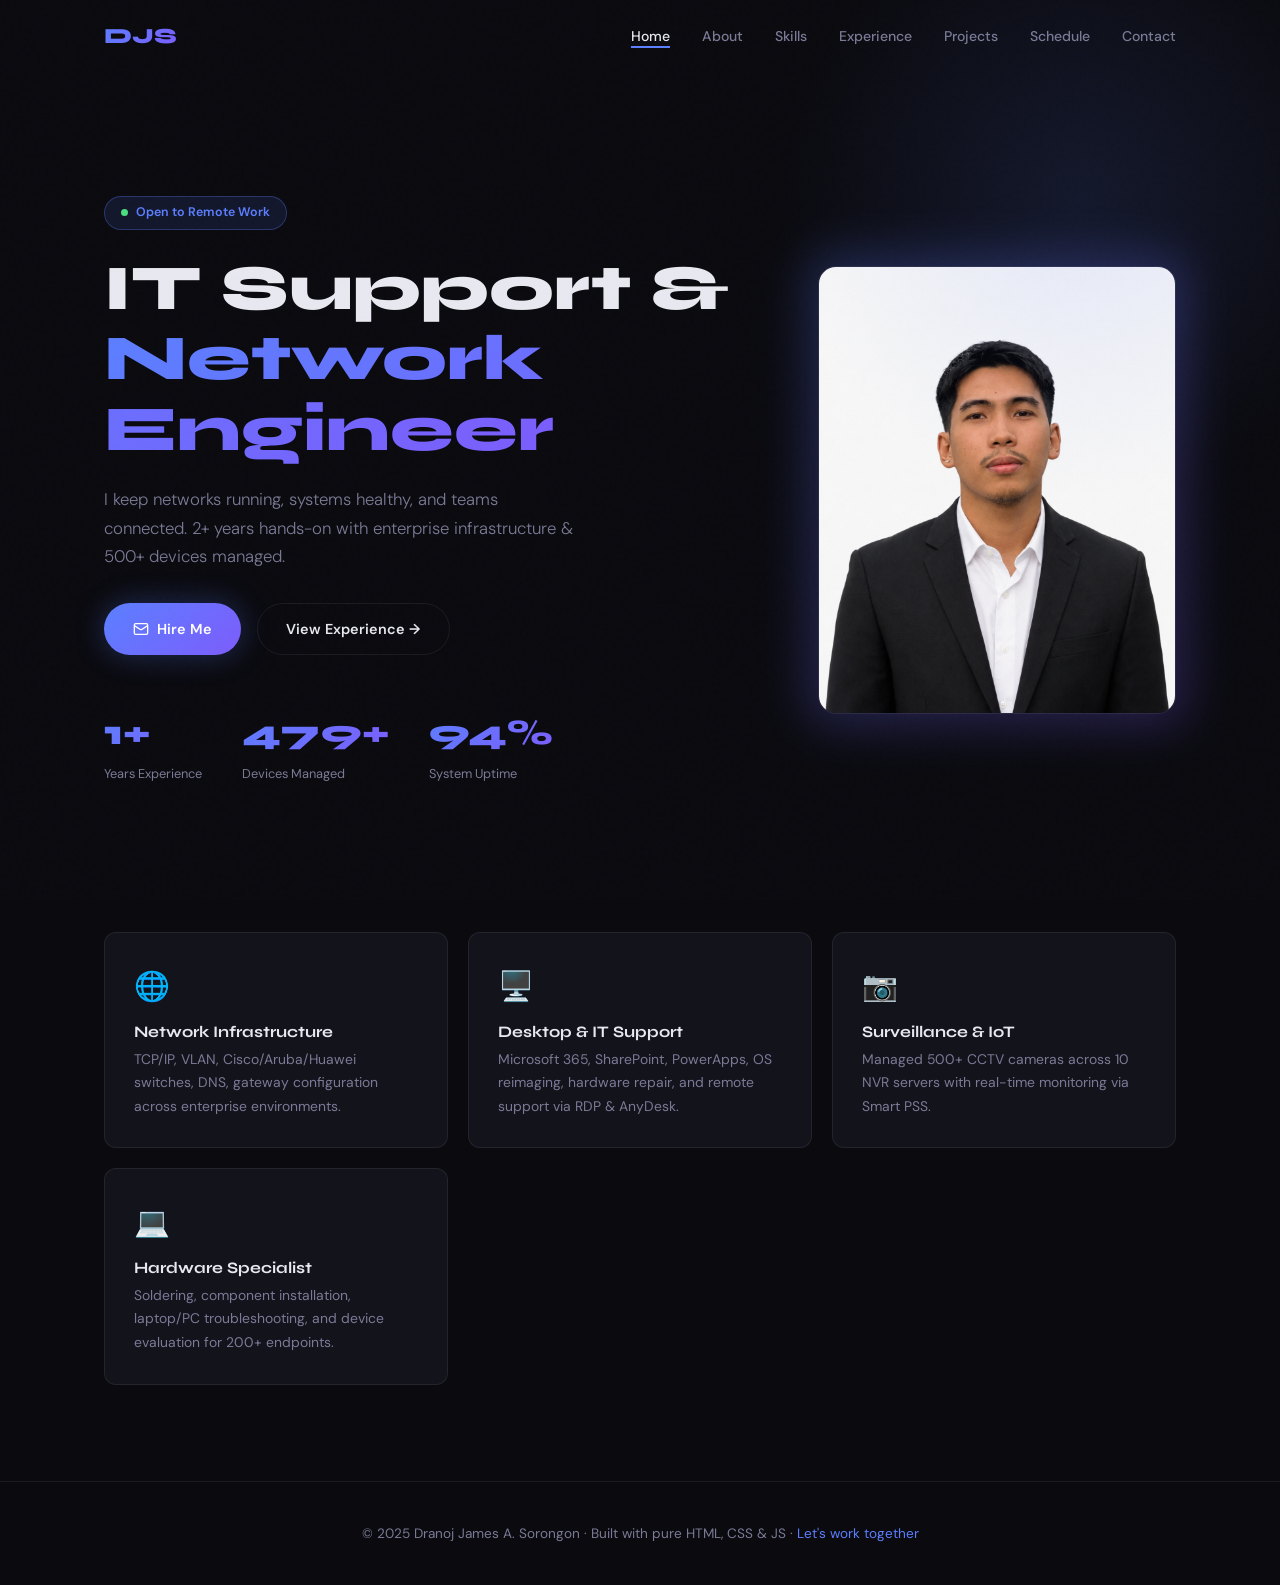
==== index.html @ 6e6d4af2 "ANOTHER TEST FOR GITHUB PR APPROVAL" ====
<!DOCTYPE html>

 <!--ANOTHER TEST FOR GITHUB PR APPROVAL-->
<html lang="en">
<head>
  <meta charset="UTF-8" />
  <meta name="viewport" content="width=device-width, initial-scale=1.0" />
  <meta name="description" content="Dranoj James A. Sorongon — IT Support Specialist & Network Engineer based in the Philippines. Open to remote opportunities." />
  <title>Dranoj Sorongon — IT Support & Network Engineer</title>
  <link rel="stylesheet" href="css/style.css" />
</head>
<body>

  <!-- ========================================================
       NAVIGATION
       ======================================================== -->
  <nav class="navbar">
    <div class="container nav-inner">
      <a href="index.html" class="nav-logo">DJS</a>

      <ul class="nav-links">
        <li><a href="index.html"      class="active">Home</a></li>
        <li><a href="about.html">About</a></li>
        <li><a href="skills.html">Skills</a></li>
        <li><a href="experience.html">Experience</a></li>
        <li><a href="projects.html">Projects</a></li>
        <li><a href="schedule.html">Schedule</a></li>
        <li><a href="contact.html">Contact</a></li>
      </ul>

      <button class="hamburger" aria-label="Toggle menu">
        <span></span><span></span><span></span>
      </button>
    </div>
  </nav>

  <!-- Mobile full-screen menu -->
  <div class="mobile-menu">
    <a href="index.html">Home</a>
    <a href="about.html">About</a>
    <a href="skills.html">Skills</a>
    <a href="experience.html">Experience</a>
    <a href="projects.html">Projects</a>
    <a href="schedule.html">Schedule</a>
    <a href="contact.html">Contact</a>
  </div>

  <!-- ========================================================
       HERO SECTION
       ======================================================== -->
  <section class="hero">
    <div class="container">
      <div class="hero-grid">

        <!-- LEFT — Text content -->
        <div class="hero-text">

          <!-- "Open to work" badge -->
          <div class="hero-badge fade-up">
            <span class="dot"></span>
            Open to Remote Work
          </div>

          <!-- Headline — Short & High Impact -->
          <h1 class="hero-title fade-up">
            IT Support &amp;<br>
            <span class="highlight">Network Engineer</span>
          </h1>

          <p class="hero-subtitle fade-up">
            I keep networks running, systems healthy, and teams connected.
            2+ years hands-on with enterprise infrastructure &amp; 500+ devices managed.
          </p>

          <div class="hero-cta fade-up">
            <a href="contact.html" class="btn-primary">
              <!-- envelope icon -->
              <svg width="16" height="16" viewBox="0 0 24 24" fill="none" stroke="currentColor" stroke-width="2"><rect x="2" y="4" width="20" height="16" rx="2"/><path d="m22 7-8.97 5.7a1.94 1.94 0 0 1-2.06 0L2 7"/></svg>
              Hire Me
            </a>
            <a href="experience.html" class="btn-secondary">View Experience →</a>
          </div>

          <!-- Stats / Metrics -->
          <div class="hero-stats fade-up">
            <div class="stat-item">
              <div class="stat-num">
                <span data-count="2">0</span>+
              </div>
              <div class="stat-label">Years Experience</div>
            </div>
            <div class="stat-item">
              <div class="stat-num">
                <span data-count="500">0</span>+
              </div>
              <div class="stat-label">Devices Managed</div>
            </div>
            <div class="stat-item">
              <div class="stat-num">
                <span data-count="98">0</span>%
              </div>
              <div class="stat-label">System Uptime</div>
            </div>
          </div>

        </div><!-- /hero-text -->

        <!-- RIGHT — Profile image -->
        <div class="hero-image-wrap fade-up">
          <!--
            IMAGE INSTRUCTIONS:
            1. Name your photo "profile.jpg"
            2. Place it in /portfolio/images/profile.jpg
            3. The <img> below will show it automatically

            If the file is missing, the placeholder is shown instead.
            The image is set to fill ~30% of the page width via the
            grid layout (0.55fr column) — do NOT change the grid.
          -->
          <img
            src="images/profile.png"
            alt="Dranoj James A. Sorongon"
            class="hero-img"
            onerror="this.style.display='none'; document.getElementById('heroPlaceholder').style.display='flex';"
          />
          <div id="heroPlaceholder" class="hero-img-placeholder" style="display:none;">
            <svg xmlns="http://www.w3.org/2000/svg" viewBox="0 0 24 24" fill="none" stroke="currentColor" stroke-width="1.5"><circle cx="12" cy="8" r="4"/><path d="M4 20c0-4 3.6-7 8-7s8 3 8 7"/></svg>
            <span>Add profile.jpg<br>to /images/</span>
          </div>
        </div>

      </div>
    </div>
  </section>

  <!-- ========================================================
       QUICK HIGHLIGHTS
       ======================================================== -->
  <section class="section" style="padding-top:2rem;">
    <div class="container">
      <div style="display:grid; grid-template-columns:repeat(auto-fill,minmax(260px,1fr)); gap:1.25rem;">

        <div class="card fade-up">
          <div style="font-size:1.8rem; margin-bottom:0.75rem;">🌐</div>
          <h3 style="font-family:var(--font-head);font-size:1rem;font-weight:700;margin-bottom:0.4rem;">Network Infrastructure</h3>
          <p style="font-size:0.87rem;color:var(--text-mute);">TCP/IP, VLAN, Cisco/Aruba/Huawei switches, DNS, gateway configuration across enterprise environments.</p>
        </div>

        <div class="card fade-up">
          <div style="font-size:1.8rem; margin-bottom:0.75rem;">🖥️</div>
          <h3 style="font-family:var(--font-head);font-size:1rem;font-weight:700;margin-bottom:0.4rem;">Desktop &amp; IT Support</h3>
          <p style="font-size:0.87rem;color:var(--text-mute);">Microsoft 365, SharePoint, PowerApps, OS reimaging, hardware repair, and remote support via RDP &amp; AnyDesk.</p>
        </div>

        <div class="card fade-up">
          <div style="font-size:1.8rem; margin-bottom:0.75rem;">📷</div>
          <h3 style="font-family:var(--font-head);font-size:1rem;font-weight:700;margin-bottom:0.4rem;">Surveillance &amp; IoT</h3>
          <p style="font-size:0.87rem;color:var(--text-mute);">Managed 500+ CCTV cameras across 10 NVR servers with real-time monitoring via Smart PSS.</p>
        </div>

        <div class="card fade-up">
          <div style="font-size:1.8rem; margin-bottom:0.75rem;">💻</div>
          <h3 style="font-family:var(--font-head);font-size:1rem;font-weight:700;margin-bottom:0.4rem;">Hardware Specialist</h3>
          <p style="font-size:0.87rem;color:var(--text-mute);">Soldering, component installation, laptop/PC troubleshooting, and device evaluation for 200+ endpoints.</p>
        </div>

      </div>
    </div>
  </section>

  <!-- ========================================================
       FOOTER
       ======================================================== -->
  <footer>
    <div class="container">
      <p>© 2025 Dranoj James A. Sorongon · Built with pure HTML, CSS &amp; JS ·
        <a href="contact.html">Let's work together</a>
      </p>
    </div>
  </footer>

  <script src="js/script.js"></script>
</body>
</html>
---- css/style.css ----
/* ============================================================
   style.css — Dranoj James A. Sorongon Portfolio
   Location: /portfolio/css/style.css
   ============================================================ */

/* ---------- Google Fonts Import ---------- */
@import url('https://fonts.googleapis.com/css2?family=Syne:wght@400;600;700;800&family=DM+Sans:ital,wght@0,300;0,400;0,500;1,300&display=swap');

/* ---------- CSS Custom Properties ---------- */
:root {
  --bg:        #0a0a0f;
  --bg2:       #111118;
  --bg3:       #16161f;
  --border:    #ffffff12;
  --accent:    #5b7fff;
  --accent2:   #7c5cfc;
  --text:      #e8e8f0;
  --text-mute: #7a7a96;
  --card:      #13131c;
  --radius:    12px;
  --font-head: 'Syne', sans-serif;
  --font-body: 'DM Sans', sans-serif;
  --transition: 0.3s cubic-bezier(0.4, 0, 0.2, 1);
}

/* ---------- Reset & Base ---------- */
*, *::before, *::after { box-sizing: border-box; margin: 0; padding: 0; }

html { scroll-behavior: smooth; font-size: 16px; }

body {
  font-family: var(--font-body);
  background: var(--bg);
  color: var(--text);
  line-height: 1.7;
  overflow-x: hidden;
}

img { max-width: 100%; display: block; }
a  { color: inherit; text-decoration: none; }
ul { list-style: none; }

/* ---------- Typography ---------- */
h1, h2, h3, h4 { font-family: var(--font-head); line-height: 1.15; }

.section-label {
  font-size: 0.72rem;
  letter-spacing: 0.2em;
  text-transform: uppercase;
  color: var(--accent);
  font-weight: 600;
  margin-bottom: 0.5rem;
}

/* ---------- Layout Helpers ---------- */
.container { max-width: 1120px; margin: 0 auto; padding: 0 1.5rem; }
.section    { padding: 6rem 0; }
.section-title {
  font-size: clamp(2rem, 4vw, 2.8rem);
  font-weight: 800;
  margin-bottom: 3rem;
}

/* ---------- Grain Overlay ---------- */
body::before {
  content: '';
  position: fixed;
  inset: 0;
  background-image: url("data:image/svg+xml,%3Csvg viewBox='0 0 256 256' xmlns='http://www.w3.org/2000/svg'%3E%3Cfilter id='noise'%3E%3CfeTurbulence type='fractalNoise' baseFrequency='0.9' numOctaves='4' stitchTiles='stitch'/%3E%3C/filter%3E%3Crect width='100%25' height='100%25' filter='url(%23noise)' opacity='0.04'/%3E%3C/svg%3E");
  pointer-events: none;
  z-index: 9999;
  opacity: 0.4;
}

/* ============================================================
   NAVIGATION
   ============================================================ */
.navbar {
  position: fixed;
  top: 0;
  left: 0;
  right: 0;
  z-index: 1000;
  padding: 1.1rem 0;
  transition: background var(--transition), border-color var(--transition);
  border-bottom: 1px solid transparent;
}

.navbar.scrolled {
  background: rgba(10, 10, 15, 0.92);
  backdrop-filter: blur(16px);
  border-color: var(--border);
}

.nav-inner {
  display: flex;
  align-items: center;
  justify-content: space-between;
}

.nav-logo {
  font-family: var(--font-head);
  font-size: 1.35rem;
  font-weight: 800;
  background: linear-gradient(135deg, var(--accent), var(--accent2));
  -webkit-background-clip: text;
  -webkit-text-fill-color: transparent;
  background-clip: text;
}

.nav-links {
  display: flex;
  gap: 2rem;
  align-items: center;
}

.nav-links a {
  font-size: 0.88rem;
  font-weight: 500;
  color: var(--text-mute);
  transition: color var(--transition);
  position: relative;
}

.nav-links a::after {
  content: '';
  position: absolute;
  bottom: -3px;
  left: 0;
  width: 0;
  height: 2px;
  background: var(--accent);
  transition: width var(--transition);
}

.nav-links a:hover,
.nav-links a.active { color: var(--text); }

.nav-links a:hover::after,
.nav-links a.active::after { width: 100%; }

/* Hamburger */
.hamburger {
  display: none;
  flex-direction: column;
  gap: 5px;
  cursor: pointer;
  background: none;
  border: none;
  padding: 4px;
}

.hamburger span {
  width: 24px;
  height: 2px;
  background: var(--text);
  border-radius: 2px;
  transition: transform var(--transition), opacity var(--transition);
}

.hamburger.open span:nth-child(1) { transform: translateY(7px) rotate(45deg); }
.hamburger.open span:nth-child(2) { opacity: 0; }
.hamburger.open span:nth-child(3) { transform: translateY(-7px) rotate(-45deg); }

/* Mobile Menu */
.mobile-menu {
  display: none;
  position: fixed;
  top: 0;
  left: 0;
  right: 0;
  bottom: 0;
  background: var(--bg);
  z-index: 999;
  flex-direction: column;
  align-items: center;
  justify-content: center;
  gap: 2rem;
  opacity: 0;
  pointer-events: none;
  transition: opacity var(--transition);
}

.mobile-menu.open {
  display: flex;
  opacity: 1;
  pointer-events: all;
}

.mobile-menu a {
  font-family: var(--font-head);
  font-size: 2rem;
  font-weight: 800;
  color: var(--text-mute);
  transition: color var(--transition);
}

.mobile-menu a:hover { color: var(--accent); }

/* ============================================================
   HERO / HOME
   ============================================================ */
.hero {
  min-height: 100vh;
  display: flex;
  align-items: center;
  padding-top: 5rem;
  position: relative;
  overflow: hidden;
}

/* Background glow blobs */
.hero::after {
  content: '';
  position: absolute;
  width: 600px;
  height: 600px;
  background: radial-gradient(circle, rgba(91,127,255,0.12) 0%, transparent 70%);
  top: -100px;
  right: -100px;
  pointer-events: none;
  border-radius: 50%;
}

.hero-grid {
  display: grid;
  grid-template-columns: 1fr 0.55fr;
  gap: 4rem;
  align-items: center;
  width: 100%;
}

/* Text side */
.hero-badge {
  display: inline-flex;
  align-items: center;
  gap: 0.5rem;
  background: rgba(91,127,255,0.12);
  border: 1px solid rgba(91,127,255,0.3);
  border-radius: 100px;
  padding: 0.35rem 1rem;
  font-size: 0.78rem;
  color: var(--accent);
  font-weight: 600;
  margin-bottom: 1.5rem;
}

.hero-badge .dot {
  width: 7px;
  height: 7px;
  background: #4ade80;
  border-radius: 50%;
  animation: pulse-dot 2s infinite;
}

@keyframes pulse-dot {
  0%, 100% { opacity: 1; transform: scale(1); }
  50%       { opacity: 0.5; transform: scale(1.3); }
}

.hero-title {
  font-size: clamp(2.5rem, 5.5vw, 4rem);
  font-weight: 800;
  line-height: 1.1;
  margin-bottom: 1.25rem;
}

.hero-title .highlight {
  background: linear-gradient(135deg, var(--accent), var(--accent2));
  -webkit-background-clip: text;
  -webkit-text-fill-color: transparent;
  background-clip: text;
}

.hero-subtitle {
  font-size: 1.05rem;
  color: var(--text-mute);
  max-width: 480px;
  margin-bottom: 2rem;
  font-weight: 300;
}

.hero-cta {
  display: flex;
  gap: 1rem;
  flex-wrap: wrap;
  margin-bottom: 3rem;
}

/* Buttons */
.btn-primary {
  display: inline-flex;
  align-items: center;
  gap: 0.5rem;
  background: linear-gradient(135deg, var(--accent), var(--accent2));
  color: #fff;
  padding: 0.8rem 1.8rem;
  border-radius: 100px;
  font-weight: 600;
  font-size: 0.9rem;
  transition: opacity var(--transition), transform var(--transition), box-shadow var(--transition);
  box-shadow: 0 0 30px rgba(91,127,255,0.3);
}

.btn-primary:hover {
  opacity: 0.9;
  transform: translateY(-2px);
  box-shadow: 0 8px 30px rgba(91,127,255,0.45);
}

.btn-secondary {
  display: inline-flex;
  align-items: center;
  gap: 0.5rem;
  background: transparent;
  color: var(--text);
  padding: 0.8rem 1.8rem;
  border-radius: 100px;
  border: 1px solid var(--border);
  font-weight: 600;
  font-size: 0.9rem;
  transition: border-color var(--transition), transform var(--transition);
}

.btn-secondary:hover {
  border-color: var(--accent);
  transform: translateY(-2px);
}

/* Stats row */
.hero-stats {
  display: flex;
  gap: 2.5rem;
  flex-wrap: wrap;
}

.stat-item { }
.stat-num {
  font-family: var(--font-head);
  font-size: 2.2rem;
  font-weight: 800;
  background: linear-gradient(135deg, var(--accent), var(--accent2));
  -webkit-background-clip: text;
  -webkit-text-fill-color: transparent;
  background-clip: text;
}

.stat-label {
  font-size: 0.8rem;
  color: var(--text-mute);
  font-weight: 400;
}

/* Image side */
.hero-image-wrap {
  position: relative;
}

.hero-image-wrap::before {
  content: '';
  position: absolute;
  inset: -12px;
  background: linear-gradient(135deg, var(--accent), var(--accent2));
  border-radius: calc(var(--radius) * 2);
  z-index: 0;
  opacity: 0.25;
  filter: blur(24px);
}

.hero-img {
  width: 100%;
  aspect-ratio: 4/5;
  object-fit: cover;
  border-radius: calc(var(--radius) * 1.5);
  border: 1px solid var(--border);
  position: relative;
  z-index: 1;
}

/* Placeholder if no image */
.hero-img-placeholder {
  width: 100%;
  aspect-ratio: 4/5;
  background: var(--bg3);
  border-radius: calc(var(--radius) * 1.5);
  border: 1px solid var(--border);
  display: flex;
  flex-direction: column;
  align-items: center;
  justify-content: center;
  gap: 1rem;
  color: var(--text-mute);
  font-size: 0.85rem;
  position: relative;
  z-index: 1;
}

.hero-img-placeholder svg {
  width: 60px;
  height: 60px;
  opacity: 0.3;
}

/* ============================================================
   CARDS
   ============================================================ */
.card {
  background: var(--card);
  border: 1px solid var(--border);
  border-radius: var(--radius);
  padding: 1.8rem;
  transition: border-color var(--transition), transform var(--transition), box-shadow var(--transition);
}

.card:hover {
  border-color: rgba(91,127,255,0.3);
  transform: translateY(-4px);
  box-shadow: 0 20px 60px rgba(0,0,0,0.4);
}

/* ============================================================
   ABOUT PAGE
   ============================================================ */
.about-grid {
  display: grid;
  grid-template-columns: 1fr 1.4fr;
  gap: 4rem;
  align-items: start;
}

.about-img-wrap {
  position: sticky;
  top: 6rem;
}

.about-img {
  width: 100%;
  border-radius: var(--radius);
  border: 1px solid var(--border);
  aspect-ratio: 3/4;
  object-fit: cover;
}

.about-img-placeholder {
  width: 100%;
  aspect-ratio: 3/4;
  background: var(--bg3);
  border-radius: var(--radius);
  border: 1px solid var(--border);
  display: flex;
  align-items: center;
  justify-content: center;
  color: var(--text-mute);
  font-size: 0.85rem;
}

.about-text h2 { margin-bottom: 1.5rem; }

.about-text p {
  color: var(--text-mute);
  margin-bottom: 1.25rem;
  font-size: 0.97rem;
}

.about-info-grid {
  display: grid;
  grid-template-columns: 1fr 1fr;
  gap: 1rem;
  margin: 2rem 0;
}

.info-item {
  background: var(--bg3);
  border: 1px solid var(--border);
  border-radius: var(--radius);
  padding: 1rem 1.25rem;
}

.info-label {
  font-size: 0.72rem;
  color: var(--accent);
  font-weight: 600;
  letter-spacing: 0.1em;
  text-transform: uppercase;
  margin-bottom: 0.3rem;
}

.info-value {
  font-size: 0.9rem;
  font-weight: 500;
}

/* ============================================================
   SKILLS PAGE
   ============================================================ */
.skills-categories {
  display: grid;
  grid-template-columns: repeat(auto-fill, minmax(300px, 1fr));
  gap: 1.5rem;
}

.skill-category-card {
  background: var(--card);
  border: 1px solid var(--border);
  border-radius: var(--radius);
  padding: 1.8rem;
  transition: border-color var(--transition), transform var(--transition);
}

.skill-category-card:hover {
  border-color: rgba(91,127,255,0.3);
  transform: translateY(-4px);
}

.skill-cat-icon {
  font-size: 2rem;
  margin-bottom: 1rem;
}

.skill-cat-title {
  font-family: var(--font-head);
  font-size: 1.05rem;
  font-weight: 700;
  margin-bottom: 1.25rem;
}

.skill-tags {
  display: flex;
  flex-wrap: wrap;
  gap: 0.5rem;
}

.skill-tag {
  background: rgba(91,127,255,0.1);
  border: 1px solid rgba(91,127,255,0.2);
  color: var(--accent);
  padding: 0.3rem 0.75rem;
  border-radius: 100px;
  font-size: 0.8rem;
  font-weight: 500;
  transition: background var(--transition);
}

.skill-tag:hover {
  background: rgba(91,127,255,0.2);
}

.skill-tag.learning {
  background: rgba(250,204,21,0.08);
  border-color: rgba(250,204,21,0.2);
  color: #facc15;
}

/* ============================================================
   EXPERIENCE PAGE
   ============================================================ */
.timeline {
  position: relative;
  padding-left: 2rem;
}

.timeline::before {
  content: '';
  position: absolute;
  left: 0;
  top: 8px;
  bottom: 8px;
  width: 1px;
  background: linear-gradient(to bottom, var(--accent), transparent);
}

.timeline-item {
  position: relative;
  margin-bottom: 3rem;
}

.timeline-dot {
  position: absolute;
  left: -2.4rem;
  top: 6px;
  width: 12px;
  height: 12px;
  background: var(--accent);
  border-radius: 50%;
  box-shadow: 0 0 0 4px rgba(91,127,255,0.2);
}

.timeline-date {
  font-size: 0.8rem;
  color: var(--accent);
  font-weight: 600;
  letter-spacing: 0.05em;
  margin-bottom: 0.4rem;
  text-transform: uppercase;
}

.timeline-role {
  font-family: var(--font-head);
  font-size: 1.4rem;
  font-weight: 700;
  margin-bottom: 0.25rem;
}

.timeline-company {
  color: var(--text-mute);
  font-size: 0.9rem;
  margin-bottom: 1.25rem;
}

.timeline-list {
  display: flex;
  flex-direction: column;
  gap: 0.6rem;
}

.timeline-list li {
  display: flex;
  gap: 0.75rem;
  font-size: 0.9rem;
  color: var(--text-mute);
  line-height: 1.6;
}

.timeline-list li::before {
  content: '→';
  color: var(--accent);
  flex-shrink: 0;
  margin-top: 0.05rem;
}

/* ============================================================
   PROJECTS PAGE
   ============================================================ */
.projects-grid {
  display: grid;
  grid-template-columns: repeat(auto-fill, minmax(320px, 1fr));
  gap: 1.75rem;
}

.project-card {
  background: var(--card);
  border: 1px solid var(--border);
  border-radius: var(--radius);
  overflow: hidden;
  transition: border-color var(--transition), transform var(--transition), box-shadow var(--transition);
}

.project-card:hover {
  border-color: rgba(91,127,255,0.35);
  transform: translateY(-6px);
  box-shadow: 0 24px 60px rgba(0,0,0,0.5);
}

.project-img {
  width: 100%;
  aspect-ratio: 16/9;
  object-fit: cover;
}

.project-img-placeholder {
  width: 100%;
  aspect-ratio: 16/9;
  background: var(--bg3);
  display: flex;
  align-items: center;
  justify-content: center;
  color: var(--text-mute);
  font-size: 0.8rem;
  flex-direction: column;
  gap: 0.5rem;
}

.project-body {
  padding: 1.5rem;
}

.project-title {
  font-family: var(--font-head);
  font-size: 1.1rem;
  font-weight: 700;
  margin-bottom: 0.6rem;
}

.project-desc {
  font-size: 0.88rem;
  color: var(--text-mute);
  margin-bottom: 1.25rem;
  line-height: 1.6;
}

.project-stack {
  display: flex;
  flex-wrap: wrap;
  gap: 0.4rem;
}

.stack-tag {
  background: rgba(255,255,255,0.05);
  border: 1px solid var(--border);
  color: var(--text-mute);
  padding: 0.25rem 0.65rem;
  border-radius: 6px;
  font-size: 0.75rem;
  font-weight: 500;
}

/* ============================================================
   SCHEDULE PAGE
   ============================================================ */
.schedule-grid {
  display: grid;
  grid-template-columns: repeat(auto-fill, minmax(200px, 1fr));
  gap: 1rem;
  margin-bottom: 3rem;
}

.day-card {
  background: var(--card);
  border: 1px solid var(--border);
  border-radius: var(--radius);
  padding: 1.5rem 1.25rem;
  text-align: center;
  transition: border-color var(--transition);
}

.day-card.available { border-color: rgba(74,222,128,0.3); }
.day-card.unavailable { opacity: 0.5; }

.day-name {
  font-family: var(--font-head);
  font-size: 1rem;
  font-weight: 700;
  margin-bottom: 0.4rem;
}

.day-status {
  font-size: 0.78rem;
  font-weight: 600;
  padding: 0.2rem 0.7rem;
  border-radius: 100px;
}

.day-card.available .day-status {
  background: rgba(74,222,128,0.1);
  color: #4ade80;
}

.day-card.unavailable .day-status {
  background: rgba(255,255,255,0.05);
  color: var(--text-mute);
}

.day-hours {
  font-size: 0.82rem;
  color: var(--text-mute);
  margin-top: 0.5rem;
}

.timezone-info {
  background: var(--card);
  border: 1px solid var(--border);
  border-radius: var(--radius);
  padding: 1.5rem 2rem;
  display: flex;
  flex-wrap: wrap;
  gap: 2rem;
  align-items: center;
}

.tz-item { }
.tz-label {
  font-size: 0.75rem;
  color: var(--text-mute);
  text-transform: uppercase;
  letter-spacing: 0.08em;
  margin-bottom: 0.25rem;
}
.tz-value {
  font-family: var(--font-head);
  font-size: 1.05rem;
  font-weight: 700;
}

/* ============================================================
   CONTACT PAGE
   ============================================================ */
.contact-grid {
  display: grid;
  grid-template-columns: 1fr 1.4fr;
  gap: 4rem;
}

.contact-info { }

.contact-info h2 {
  font-size: clamp(1.8rem, 3vw, 2.4rem);
  margin-bottom: 1rem;
}

.contact-info p {
  color: var(--text-mute);
  margin-bottom: 2rem;
  font-size: 0.95rem;
}

.contact-items {
  display: flex;
  flex-direction: column;
  gap: 1rem;
}

.contact-item {
  display: flex;
  align-items: center;
  gap: 1rem;
  padding: 1rem 1.25rem;
  background: var(--card);
  border: 1px solid var(--border);
  border-radius: var(--radius);
  transition: border-color var(--transition);
}

.contact-item:hover { border-color: rgba(91,127,255,0.3); }

.contact-icon {
  width: 40px;
  height: 40px;
  background: rgba(91,127,255,0.12);
  border-radius: 10px;
  display: flex;
  align-items: center;
  justify-content: center;
  font-size: 1.1rem;
  flex-shrink: 0;
}

.contact-item-label {
  font-size: 0.75rem;
  color: var(--text-mute);
  margin-bottom: 0.15rem;
  text-transform: uppercase;
  letter-spacing: 0.06em;
}

.contact-item-value {
  font-size: 0.9rem;
  font-weight: 500;
}

/* Contact Form */
.contact-form {
  display: flex;
  flex-direction: column;
  gap: 1.25rem;
}

.form-group {
  display: flex;
  flex-direction: column;
  gap: 0.4rem;
}

.form-group label {
  font-size: 0.82rem;
  font-weight: 600;
  color: var(--text-mute);
  letter-spacing: 0.04em;
}

.form-group input,
.form-group textarea {
  background: var(--bg3);
  border: 1px solid var(--border);
  border-radius: var(--radius);
  padding: 0.85rem 1.1rem;
  color: var(--text);
  font-family: var(--font-body);
  font-size: 0.92rem;
  outline: none;
  transition: border-color var(--transition), box-shadow var(--transition);
  resize: vertical;
}

.form-group input::placeholder,
.form-group textarea::placeholder { color: var(--text-mute); }

.form-group input:focus,
.form-group textarea:focus {
  border-color: var(--accent);
  box-shadow: 0 0 0 3px rgba(91,127,255,0.12);
}

.form-group textarea { min-height: 140px; }

.form-status {
  font-size: 0.88rem;
  padding: 0.75rem 1rem;
  border-radius: var(--radius);
  display: none;
}

.form-status.success {
  display: block;
  background: rgba(74,222,128,0.1);
  border: 1px solid rgba(74,222,128,0.25);
  color: #4ade80;
}

.form-status.error {
  display: block;
  background: rgba(248,113,113,0.1);
  border: 1px solid rgba(248,113,113,0.25);
  color: #f87171;
}

/* ============================================================
   FOOTER
   ============================================================ */
footer {
  padding: 2.5rem 0;
  border-top: 1px solid var(--border);
  text-align: center;
  color: var(--text-mute);
  font-size: 0.85rem;
}

footer a {
  color: var(--accent);
  transition: opacity var(--transition);
}

footer a:hover { opacity: 0.75; }

/* ============================================================
   SCROLL ANIMATIONS
   ============================================================ */
.fade-up {
  opacity: 0;
  transform: translateY(28px);
  transition: opacity 0.65s ease, transform 0.65s ease;
}

.fade-up.visible {
  opacity: 1;
  transform: translateY(0);
}

/* Stagger delays */
.fade-up:nth-child(2)  { transition-delay: 0.08s; }
.fade-up:nth-child(3)  { transition-delay: 0.16s; }
.fade-up:nth-child(4)  { transition-delay: 0.24s; }
.fade-up:nth-child(5)  { transition-delay: 0.32s; }
.fade-up:nth-child(6)  { transition-delay: 0.40s; }

/* ============================================================
   PAGE HEADER (reusable for inner pages)
   ============================================================ */
.page-hero {
  padding: 8rem 0 4rem;
  position: relative;
}

.page-hero-title {
  font-size: clamp(2.5rem, 5vw, 3.8rem);
  font-weight: 800;
  margin-bottom: 0.75rem;
}

.page-hero-sub {
  color: var(--text-mute);
  font-size: 1rem;
  max-width: 560px;
}

/* ============================================================
   RESPONSIVE
   ============================================================ */
@media (max-width: 900px) {
  .hero-grid       { grid-template-columns: 1fr; }
  .hero-image-wrap { max-width: 320px; margin: 0 auto; order: -1; }
  .hero-title      { text-align: center; }
  .hero-subtitle   { text-align: center; margin: 0 auto 2rem; }
  .hero-cta        { justify-content: center; }
  .hero-stats      { justify-content: center; }
  .about-grid      { grid-template-columns: 1fr; }
  .about-img-wrap  { position: static; max-width: 300px; margin: 0 auto; }
  .contact-grid    { grid-template-columns: 1fr; }
}

@media (max-width: 640px) {
  .nav-links     { display: none; }
  .hamburger     { display: flex; }
  .section       { padding: 4rem 0; }
  .about-info-grid { grid-template-columns: 1fr; }
  .timezone-info { flex-direction: column; gap: 1rem; }
}
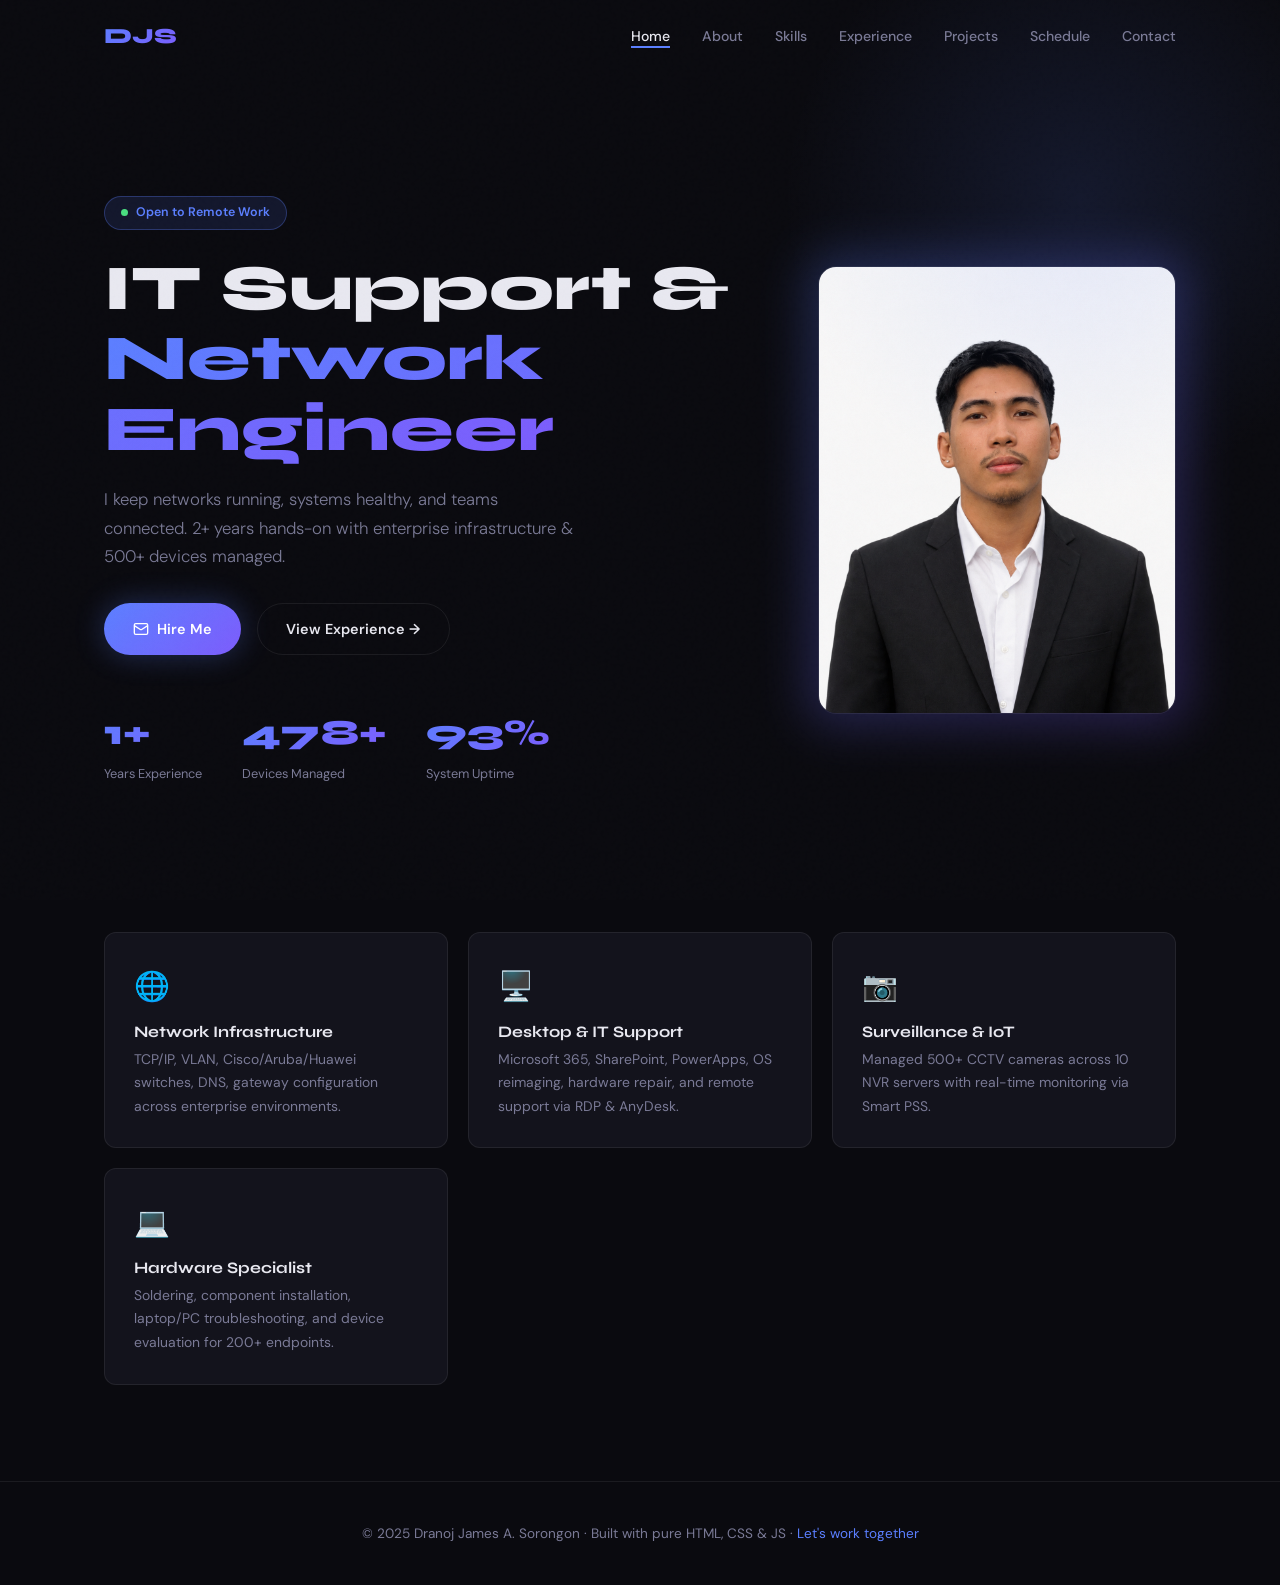
==== commit 4c2c5472: "test pr 2" ====
--- a/index.html
+++ b/index.html
@@ -1,6 +1,6 @@
 <!DOCTYPE html>
 
- <!--ANOTHER TEST FOR GITHUB PR APPROVAL-->
+ <!--ANOTHER TEST FOR GITHUB PR APPROVAL 2 -->
 <html lang="en">
 <head>
   <meta charset="UTF-8" />
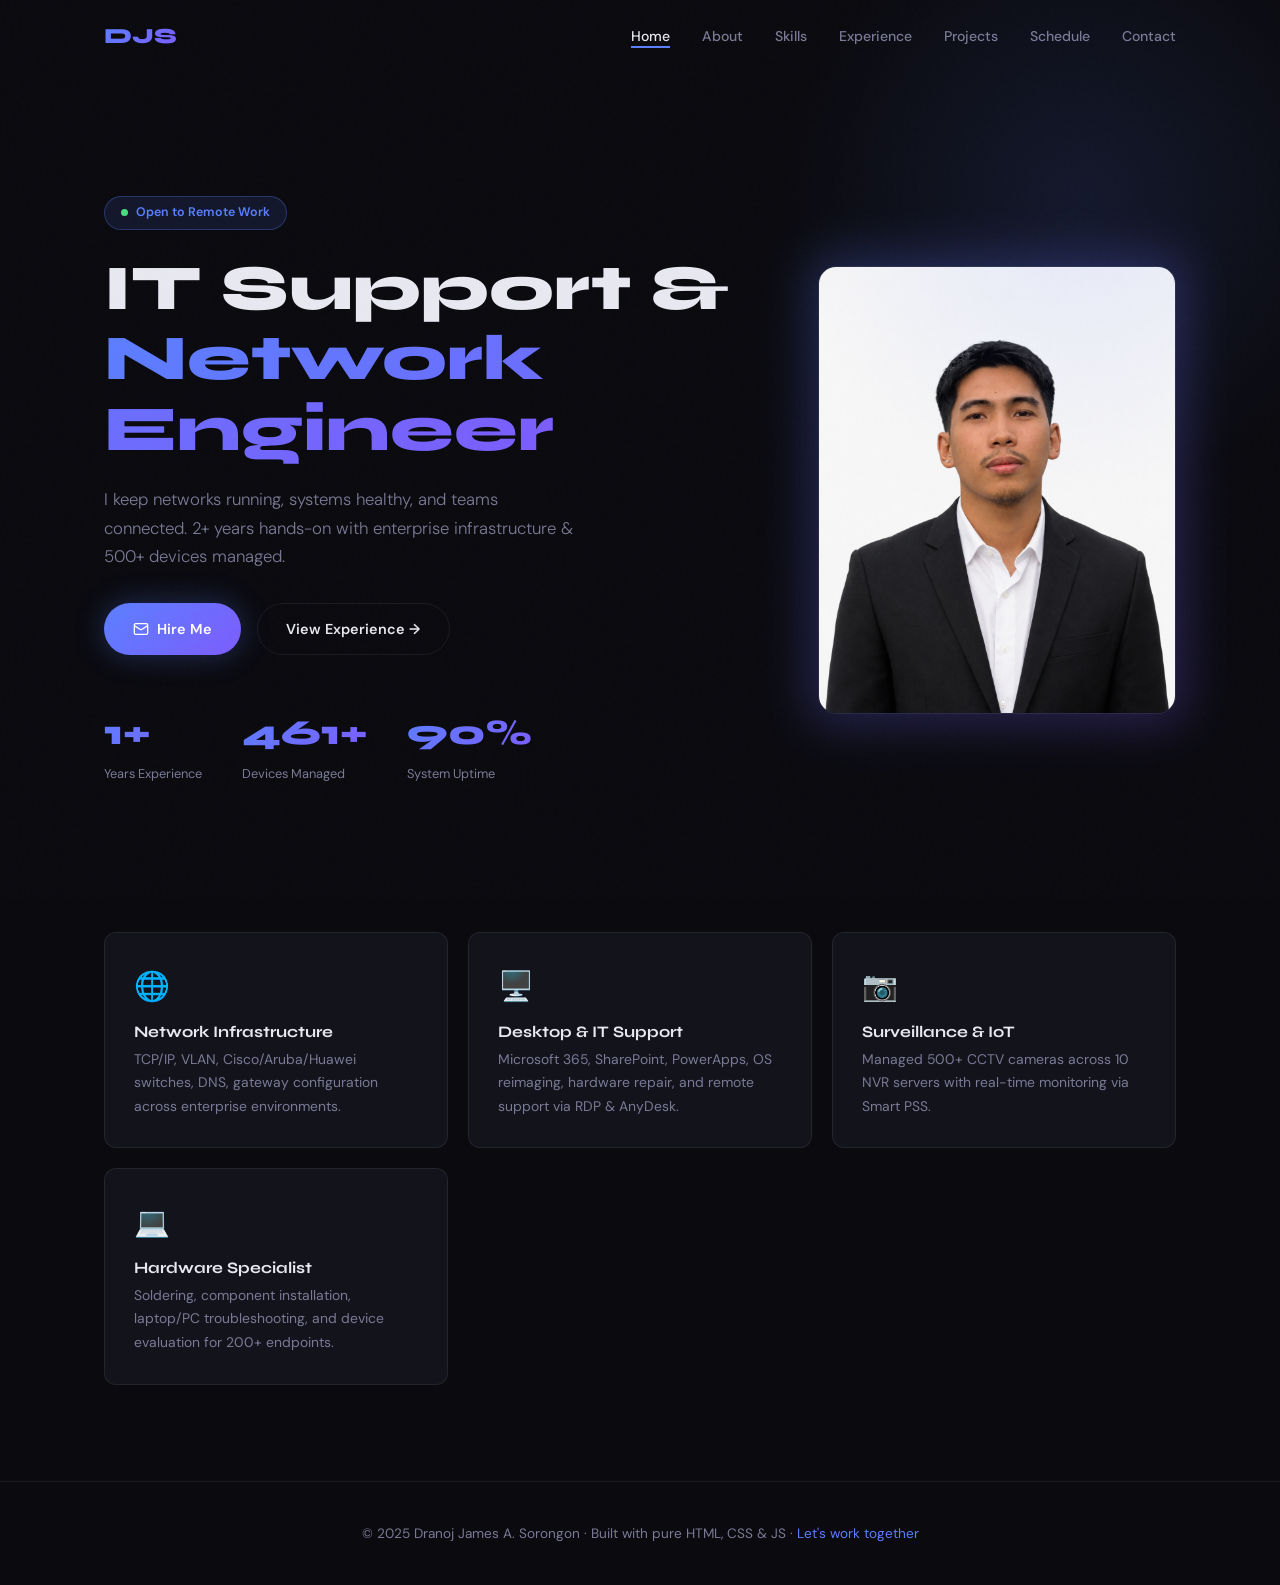
==== commit 2fbf0184: "remove pr approval comment" ====
--- a/index.html
+++ b/index.html
@@ -1,6 +1,5 @@
 <!DOCTYPE html>
 
- <!--ANOTHER TEST FOR GITHUB PR APPROVAL 2 -->
 <html lang="en">
 <head>
   <meta charset="UTF-8" />
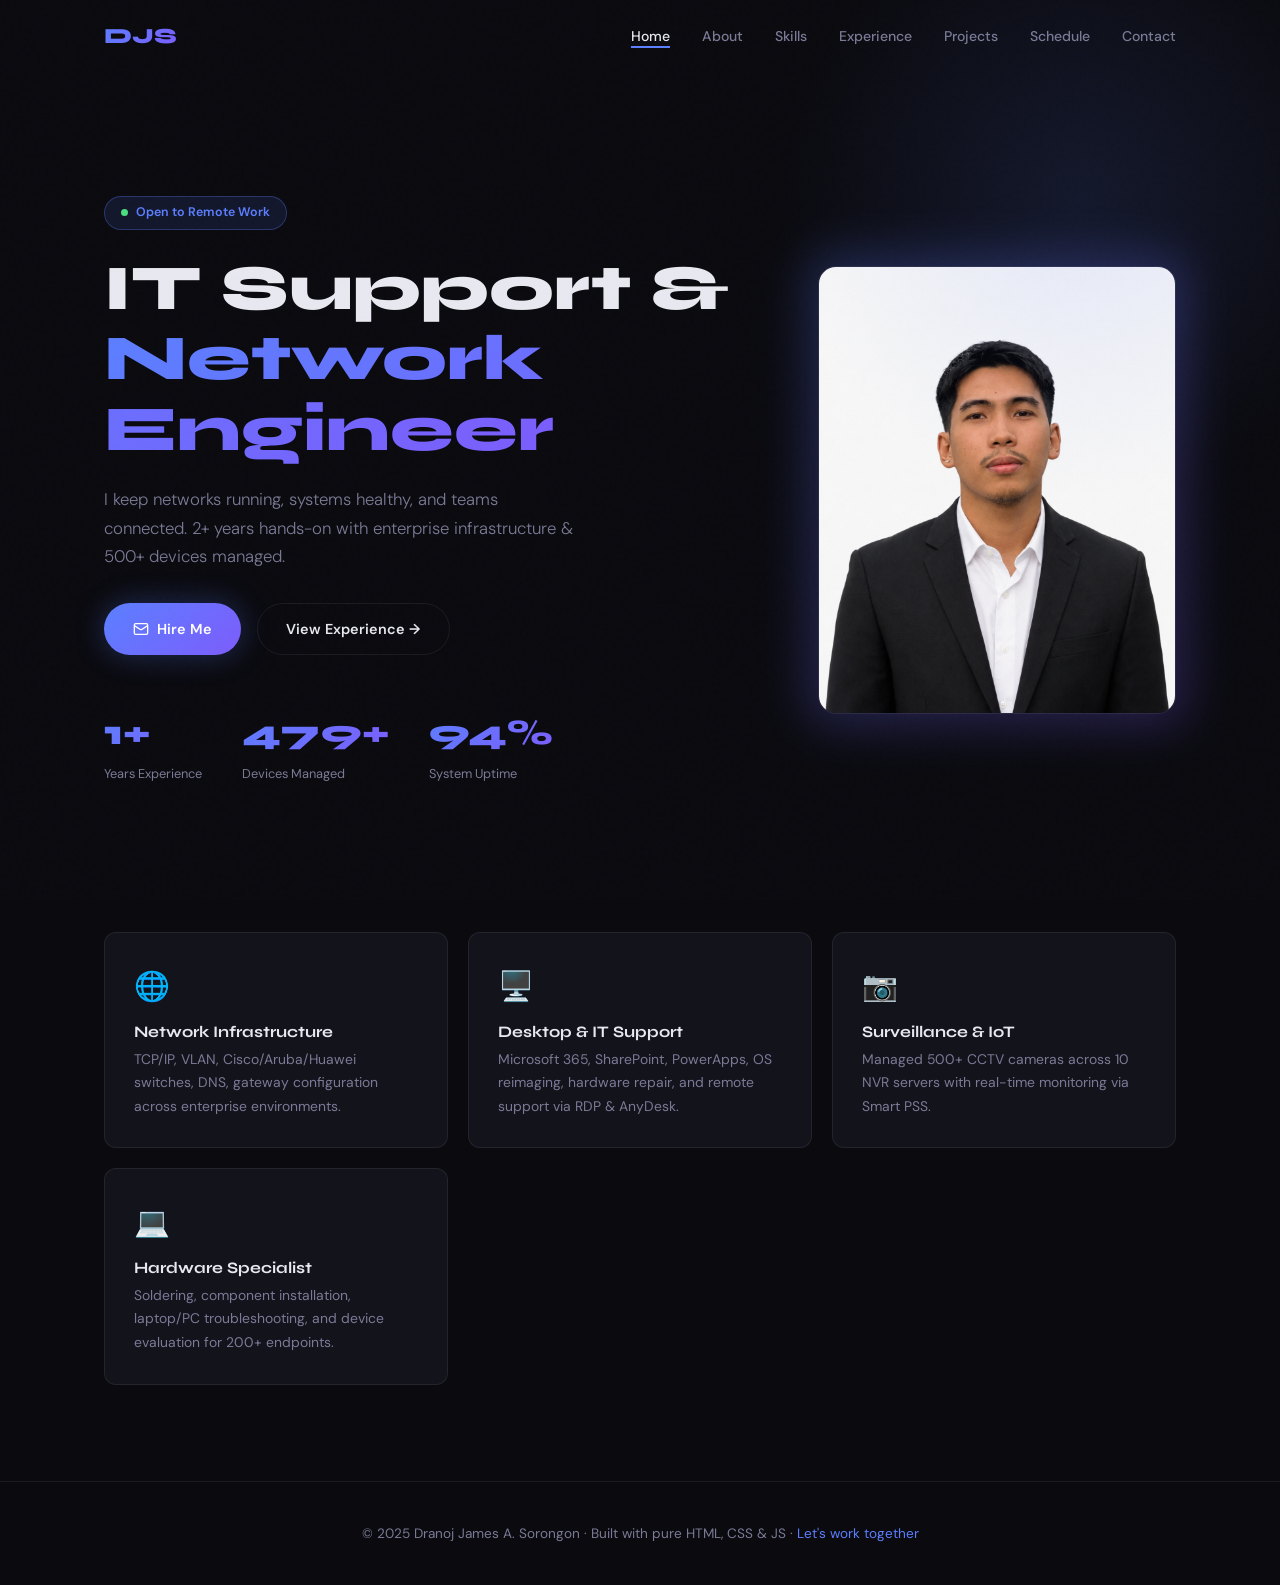
==== commit 3a6fcbf6: "ruleset test 101" ====
--- a/index.html
+++ b/index.html
@@ -1,4 +1,6 @@
 <!DOCTYPE html>
+
+<!--RULESET TEST-->
 
 <html lang="en">
 <head>
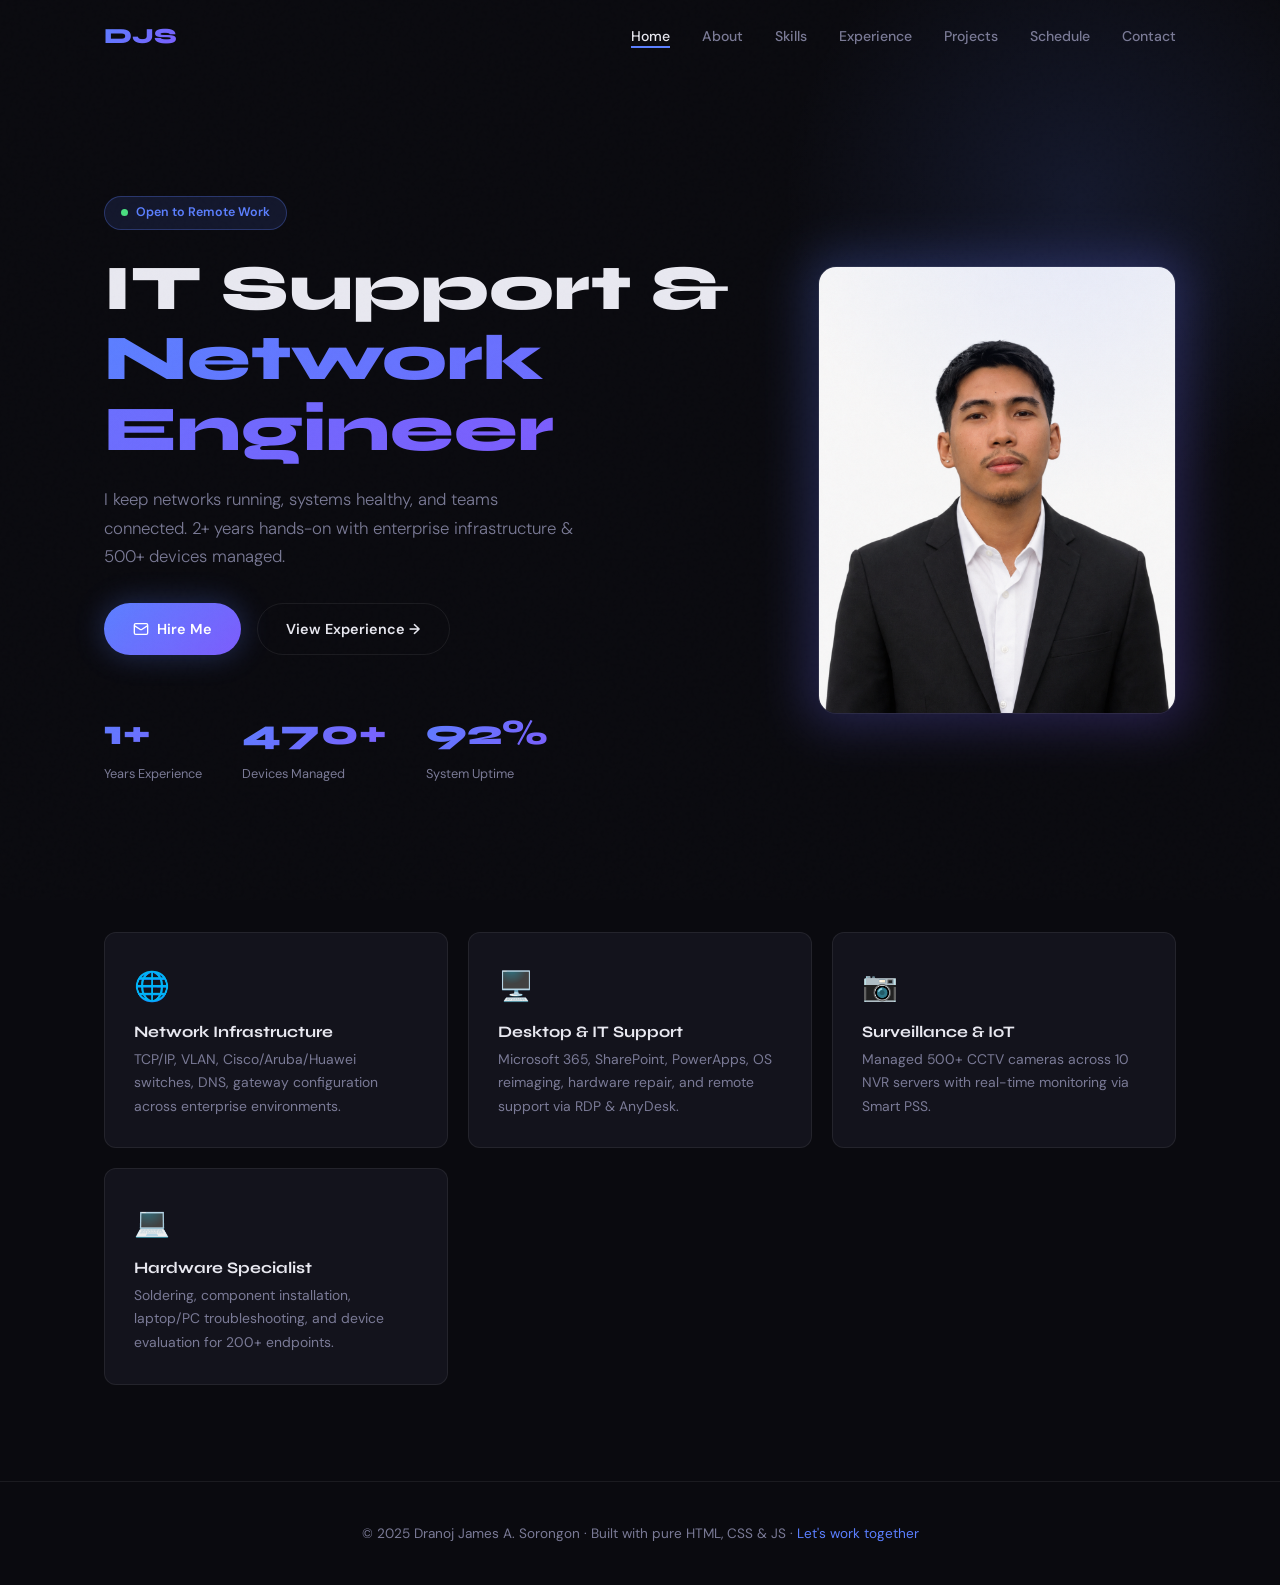
==== commit ebf5cb65: "ruleset test 1" ====
--- a/index.html
+++ b/index.html
@@ -1,6 +1,6 @@
 <!DOCTYPE html>
 
-<!--RULESET TEST-->
+<!--RULESET TEST 1-->
 
 <html lang="en">
 <head>
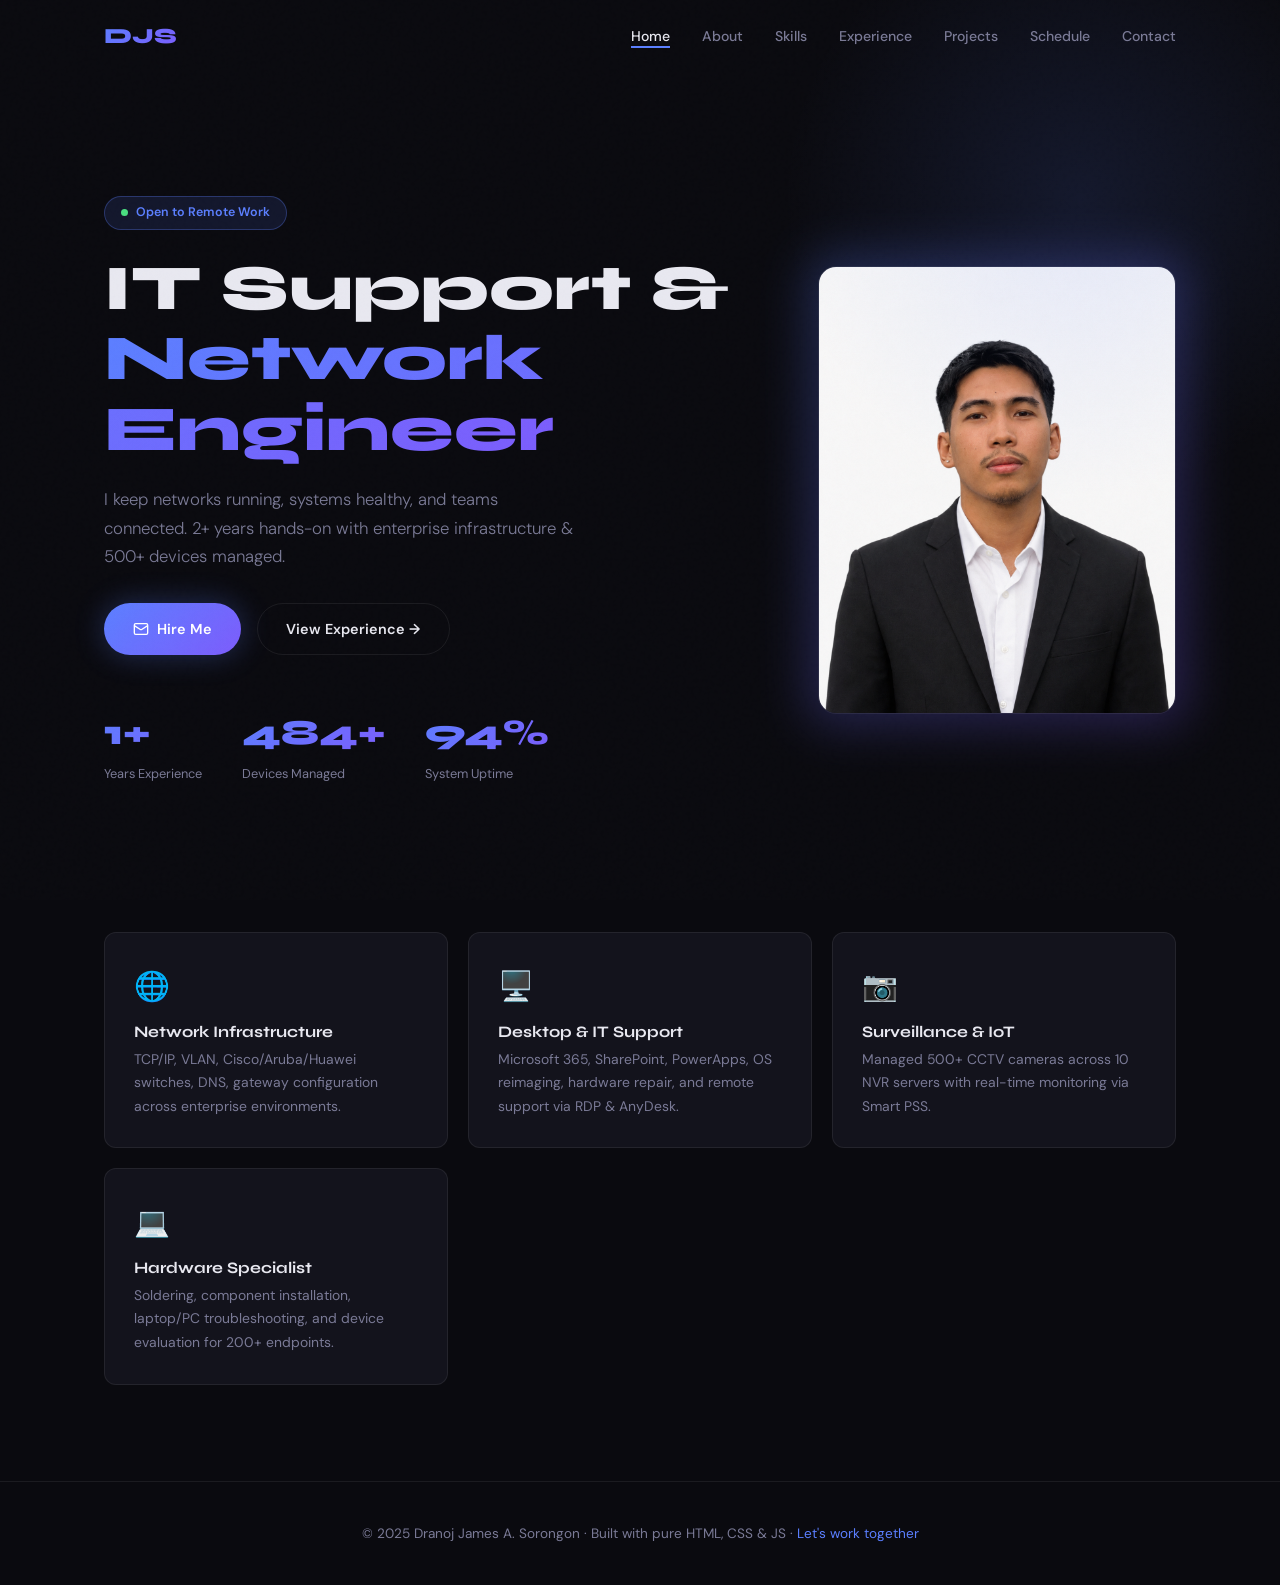
==== commit fc0c22ce: "ruleset test 2" ====
--- a/index.html
+++ b/index.html
@@ -1,6 +1,6 @@
 <!DOCTYPE html>
 
-<!--RULESET TEST 1-->
+<!--RULESET TEST 2-->
 
 <html lang="en">
 <head>
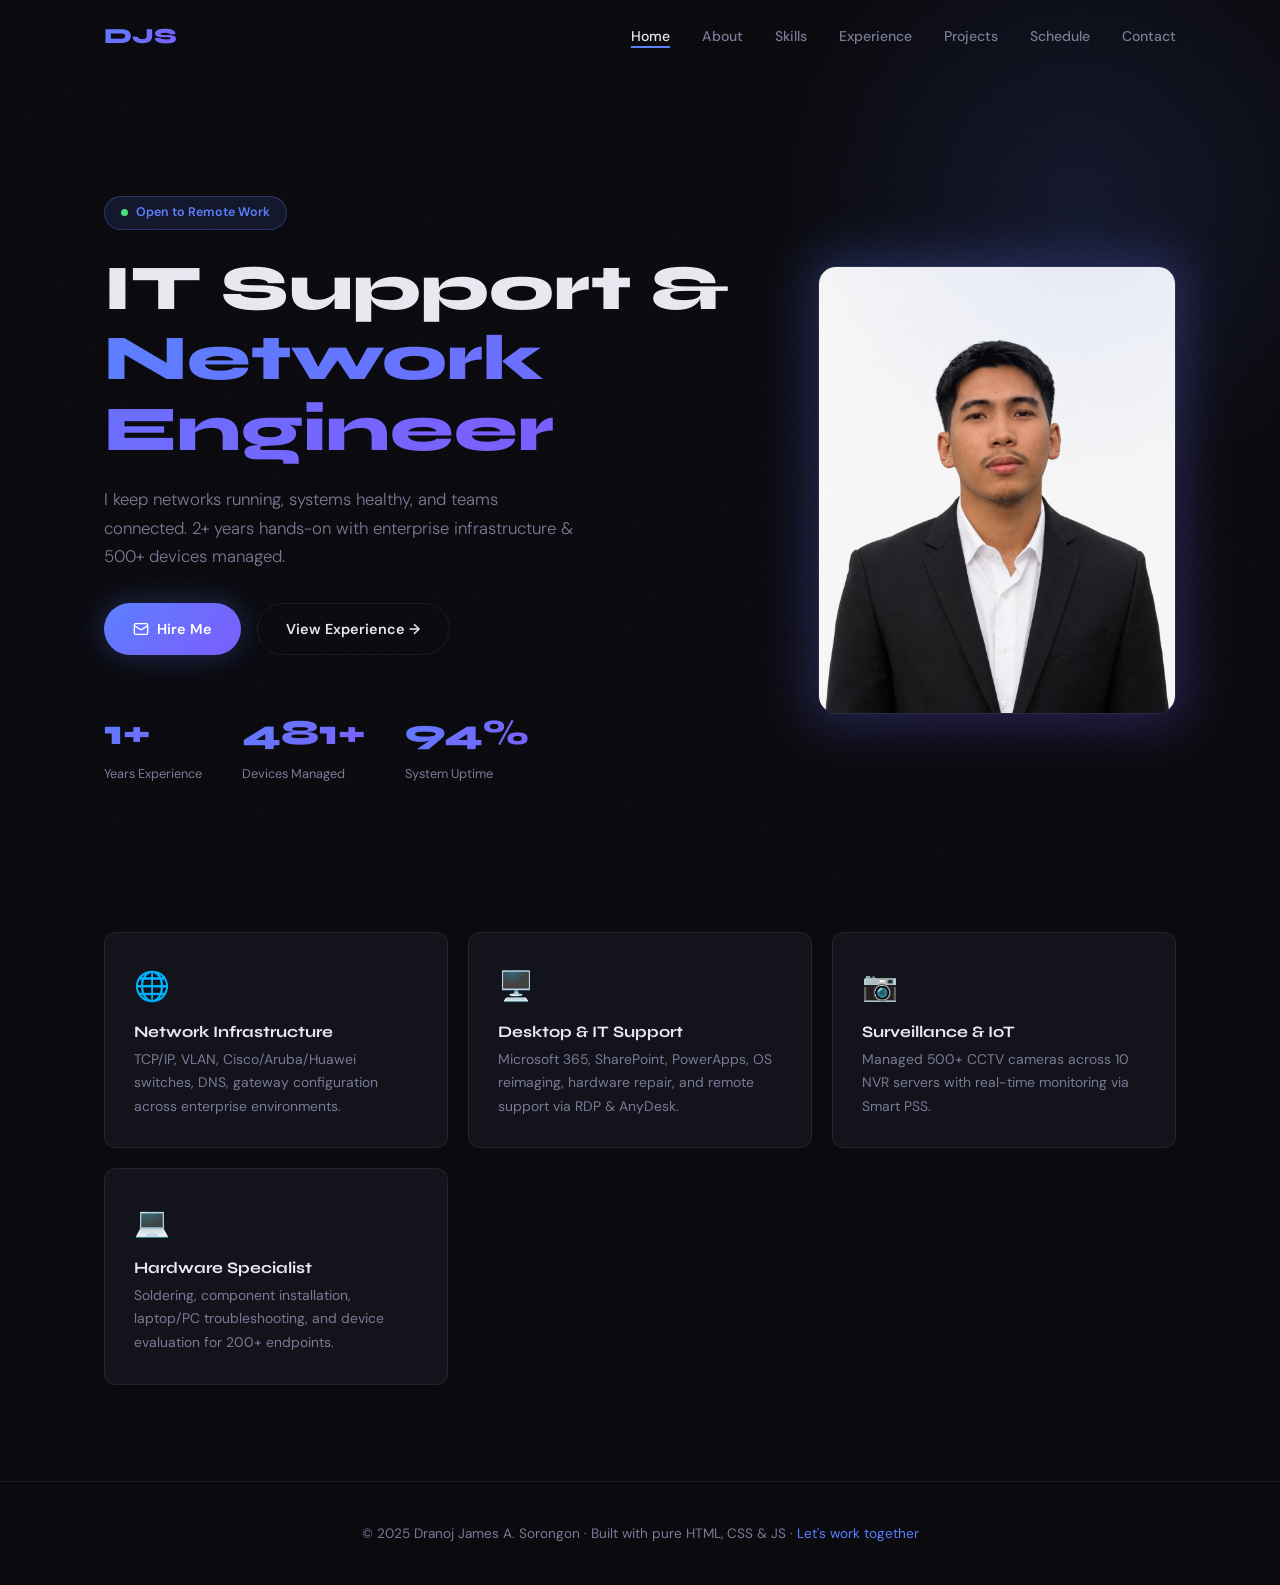
==== commit 4ca491d1: "rs3" ====
--- a/index.html
+++ b/index.html
@@ -1,6 +1,6 @@
 <!DOCTYPE html>
 
-<!--RULESET TEST 2-->
+<!--RULESET TEST 3-->
 
 <html lang="en">
 <head>
